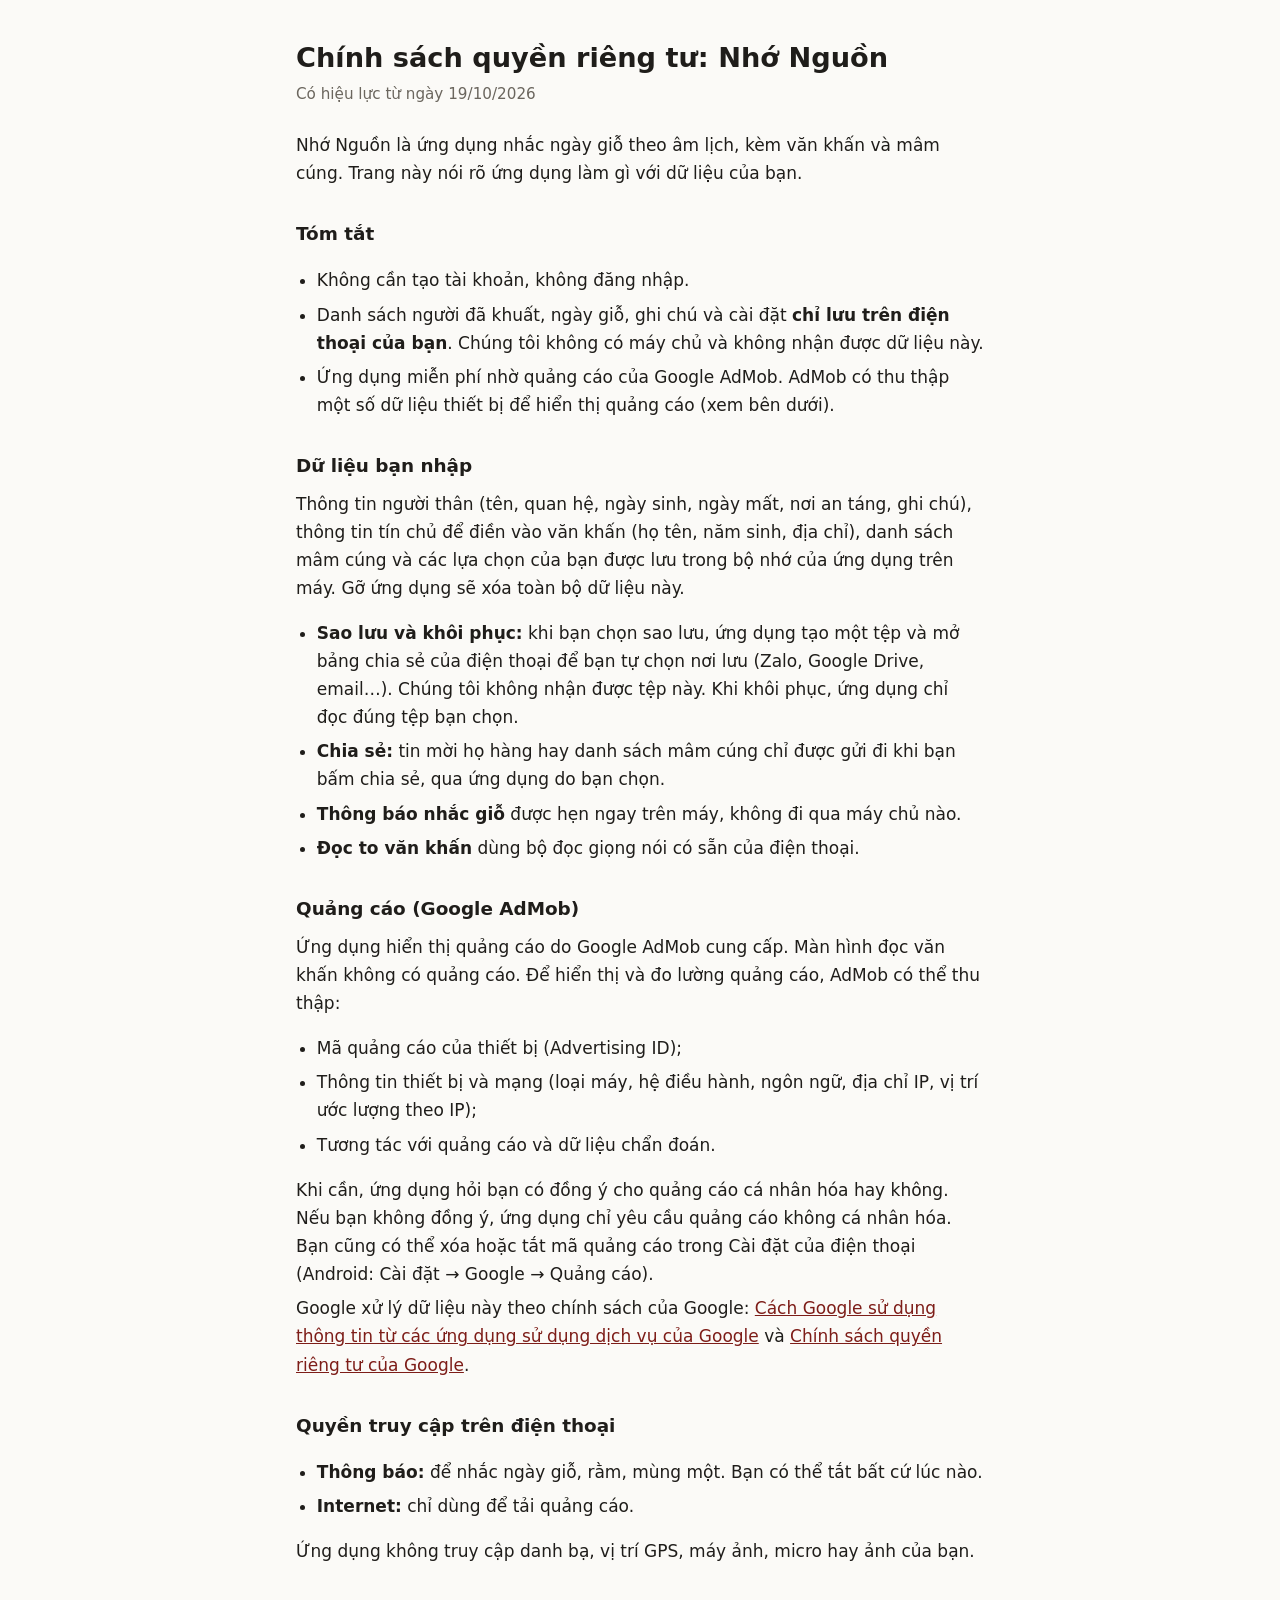
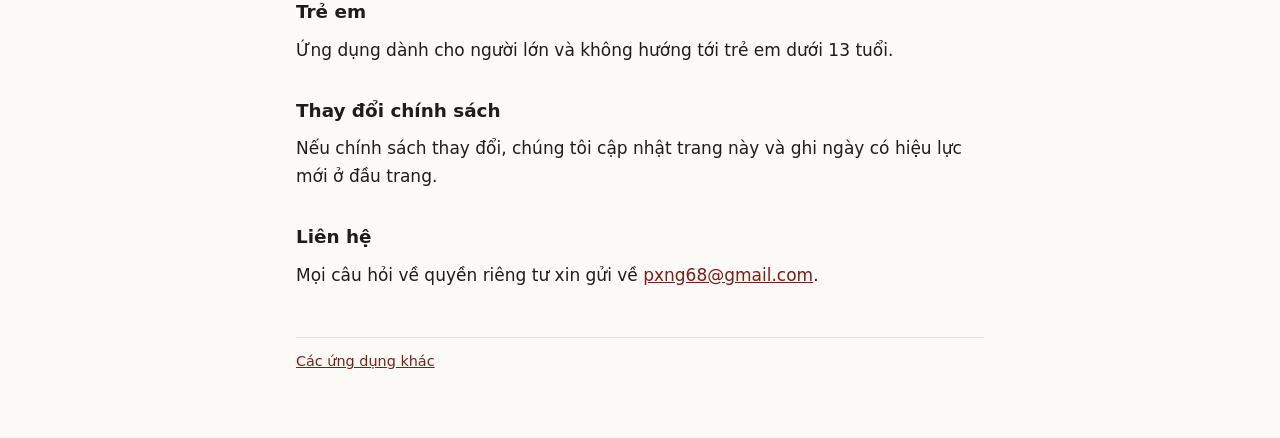
==== nho-nguon/quyen-rieng-tu/index.html @ 887f87c1 "Privacy policies and app-ads.txt for Nhớ Nguồn and Ôn thi A1 Co-Authored-By: Claude Opus 5.5 <norepl" ====
<!doctype html>
<html lang="vi">
<head>
  <meta charset="utf-8">
  <meta name="viewport" content="width=device-width, initial-scale=1">
  <title>Nhớ Nguồn: Chính sách quyền riêng tư</title>
  <link rel="stylesheet" href="/style.css">
</head>
<body>
<main>
  <h1>Chính sách quyền riêng tư: Nhớ Nguồn</h1>
  <p class="meta">Có hiệu lực từ ngày 19/10/2026</p>

  <p>Nhớ Nguồn là ứng dụng nhắc ngày giỗ theo âm lịch, kèm văn khấn và mâm cúng. Trang này nói rõ ứng dụng làm gì với dữ liệu của bạn.</p>

  <h2>Tóm tắt</h2>
  <ul>
    <li>Không cần tạo tài khoản, không đăng nhập.</li>
    <li>Danh sách người đã khuất, ngày giỗ, ghi chú và cài đặt <strong>chỉ lưu trên điện thoại của bạn</strong>. Chúng tôi không có máy chủ và không nhận được dữ liệu này.</li>
    <li>Ứng dụng miễn phí nhờ quảng cáo của Google AdMob. AdMob có thu thập một số dữ liệu thiết bị để hiển thị quảng cáo (xem bên dưới).</li>
  </ul>

  <h2>Dữ liệu bạn nhập</h2>
  <p>Thông tin người thân (tên, quan hệ, ngày sinh, ngày mất, nơi an táng, ghi chú), thông tin tín chủ để điền vào văn khấn (họ tên, năm sinh, địa chỉ), danh sách mâm cúng và các lựa chọn của bạn được lưu trong bộ nhớ của ứng dụng trên máy. Gỡ ứng dụng sẽ xóa toàn bộ dữ liệu này.</p>
  <ul>
    <li><strong>Sao lưu và khôi phục:</strong> khi bạn chọn sao lưu, ứng dụng tạo một tệp và mở bảng chia sẻ của điện thoại để bạn tự chọn nơi lưu (Zalo, Google Drive, email…). Chúng tôi không nhận được tệp này. Khi khôi phục, ứng dụng chỉ đọc đúng tệp bạn chọn.</li>
    <li><strong>Chia sẻ:</strong> tin mời họ hàng hay danh sách mâm cúng chỉ được gửi đi khi bạn bấm chia sẻ, qua ứng dụng do bạn chọn.</li>
    <li><strong>Thông báo nhắc giỗ</strong> được hẹn ngay trên máy, không đi qua máy chủ nào.</li>
    <li><strong>Đọc to văn khấn</strong> dùng bộ đọc giọng nói có sẵn của điện thoại.</li>
  </ul>

  <h2>Quảng cáo (Google AdMob)</h2>
  <p>Ứng dụng hiển thị quảng cáo do Google AdMob cung cấp. Màn hình đọc văn khấn không có quảng cáo. Để hiển thị và đo lường quảng cáo, AdMob có thể thu thập:</p>
  <ul>
    <li>Mã quảng cáo của thiết bị (Advertising ID);</li>
    <li>Thông tin thiết bị và mạng (loại máy, hệ điều hành, ngôn ngữ, địa chỉ IP, vị trí ước lượng theo IP);</li>
    <li>Tương tác với quảng cáo và dữ liệu chẩn đoán.</li>
  </ul>
  <p>Khi cần, ứng dụng hỏi bạn có đồng ý cho quảng cáo cá nhân hóa hay không. Nếu bạn không đồng ý, ứng dụng chỉ yêu cầu quảng cáo không cá nhân hóa. Bạn cũng có thể xóa hoặc tắt mã quảng cáo trong Cài đặt của điện thoại (Android: Cài đặt → Google → Quảng cáo).</p>
  <p>Google xử lý dữ liệu này theo chính sách của Google: <a href="https://policies.google.com/technologies/partner-sites">Cách Google sử dụng thông tin từ các ứng dụng sử dụng dịch vụ của Google</a> và <a href="https://policies.google.com/privacy">Chính sách quyền riêng tư của Google</a>.</p>

  <h2>Quyền truy cập trên điện thoại</h2>
  <ul>
    <li><strong>Thông báo:</strong> để nhắc ngày giỗ, rằm, mùng một. Bạn có thể tắt bất cứ lúc nào.</li>
    <li><strong>Internet:</strong> chỉ dùng để tải quảng cáo.</li>
  </ul>
  <p>Ứng dụng không truy cập danh bạ, vị trí GPS, máy ảnh, micro hay ảnh của bạn.</p>

  <h2>Trẻ em</h2>
  <p>Ứng dụng dành cho người lớn và không hướng tới trẻ em dưới 13 tuổi.</p>

  <h2>Thay đổi chính sách</h2>
  <p>Nếu chính sách thay đổi, chúng tôi cập nhật trang này và ghi ngày có hiệu lực mới ở đầu trang.</p>

  <h2>Liên hệ</h2>
  <p>Mọi câu hỏi về quyền riêng tư xin gửi về <a href="mailto:pxng68@gmail.com">pxng68@gmail.com</a>.</p>

  <footer><a href="/">Các ứng dụng khác</a></footer>
</main>
</body>
</html>
---- style.css ----
:root {
  --bg: #fbfaf7;
  --fg: #1f1d1a;
  --muted: #6b665e;
  --line: #e4e0d8;
  --accent: #7d1d18;
}
@media (prefers-color-scheme: dark) {
  :root {
    --bg: #161514;
    --fg: #ece9e3;
    --muted: #a39d93;
    --line: #34312d;
    --accent: #e08a80;
  }
}
* { box-sizing: border-box; }
body {
  margin: 0;
  background: var(--bg);
  color: var(--fg);
  font: 17px/1.65 system-ui, -apple-system, "Segoe UI", Roboto, sans-serif;
}
main { max-width: 720px; margin: 0 auto; padding: 40px 16px 64px; }
h1 { font-size: 1.7rem; line-height: 1.3; margin: 0 0 4px; }
h2 { font-size: 1.15rem; margin: 2rem 0 0.5rem; }
p, li { margin: 0.4rem 0; }
ul { padding-left: 1.3rem; }
a { color: var(--accent); }
.meta { color: var(--muted); font-size: 0.95rem; margin-bottom: 1.5rem; }
.apps { list-style: none; padding: 0; }
.apps li { border-top: 1px solid var(--line); padding: 14px 0; }
footer { margin-top: 3rem; border-top: 1px solid var(--line); padding-top: 12px; color: var(--muted); font-size: 0.9rem; }
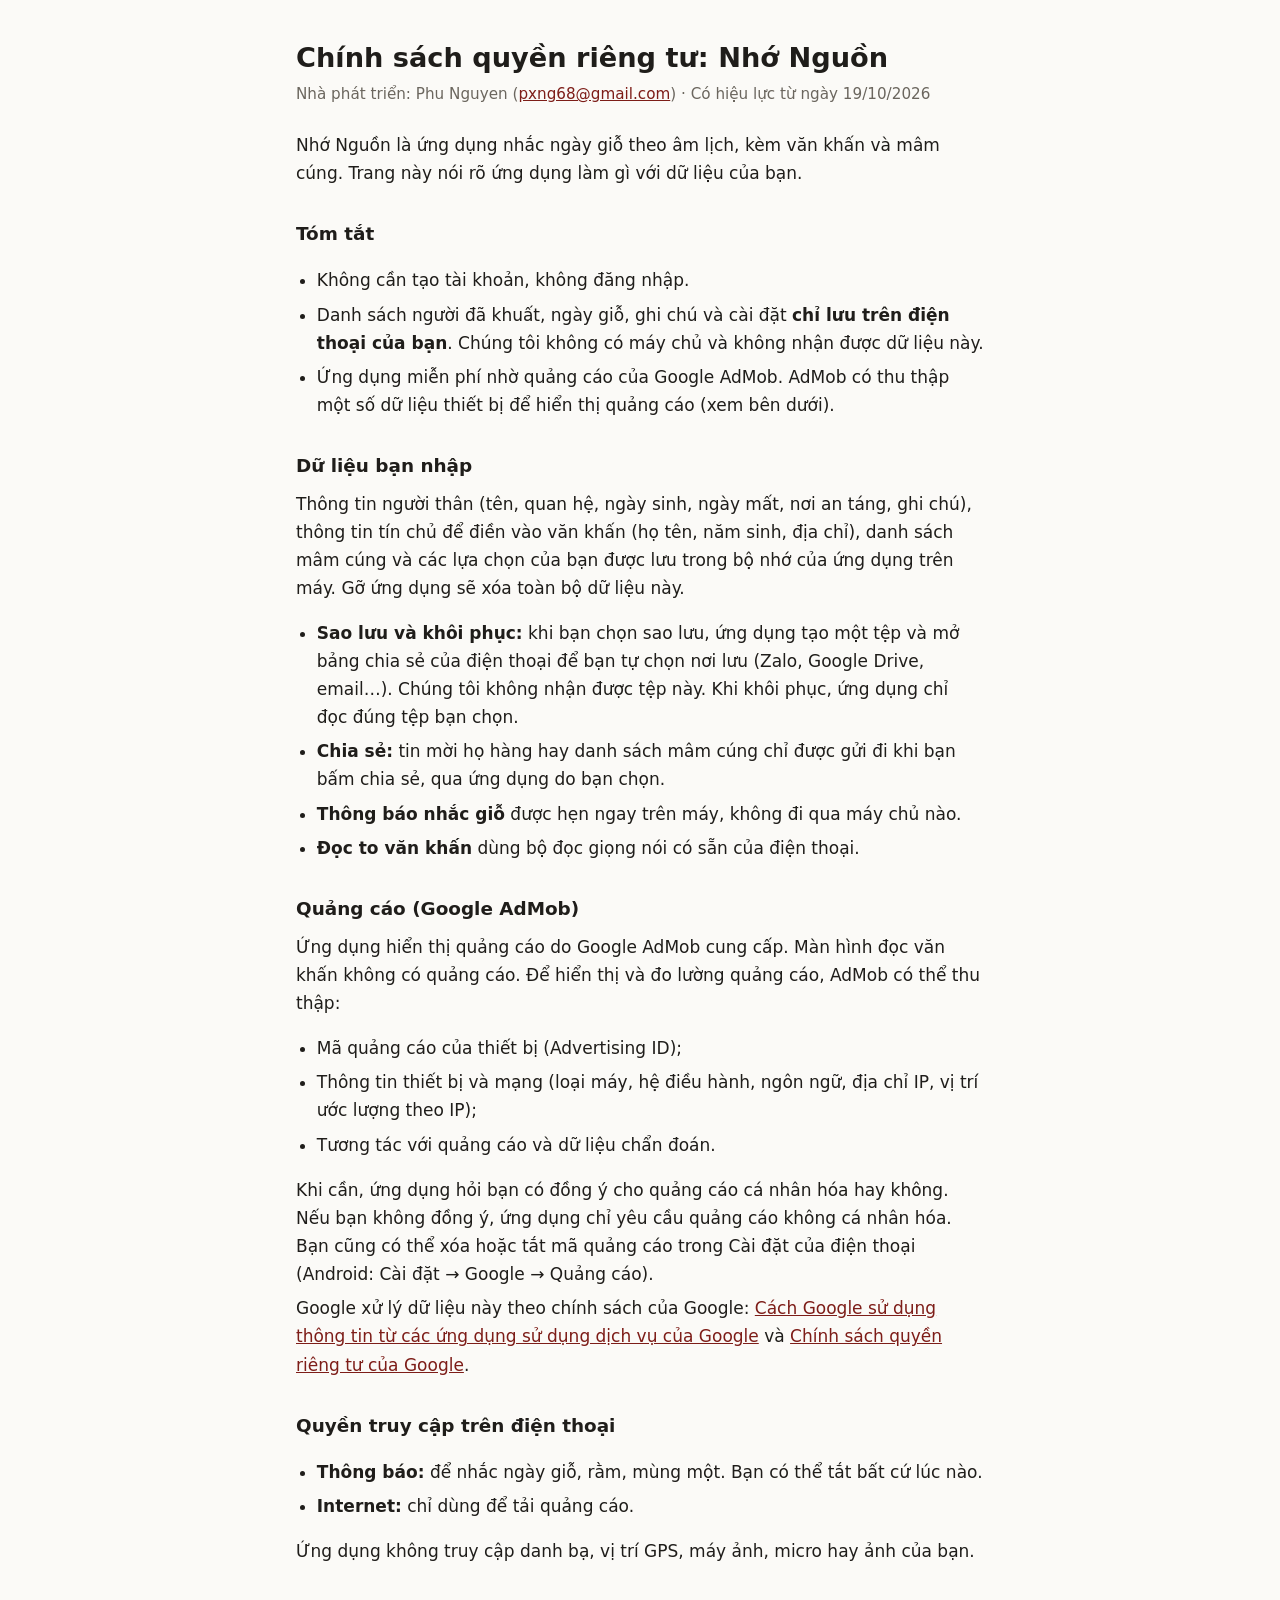
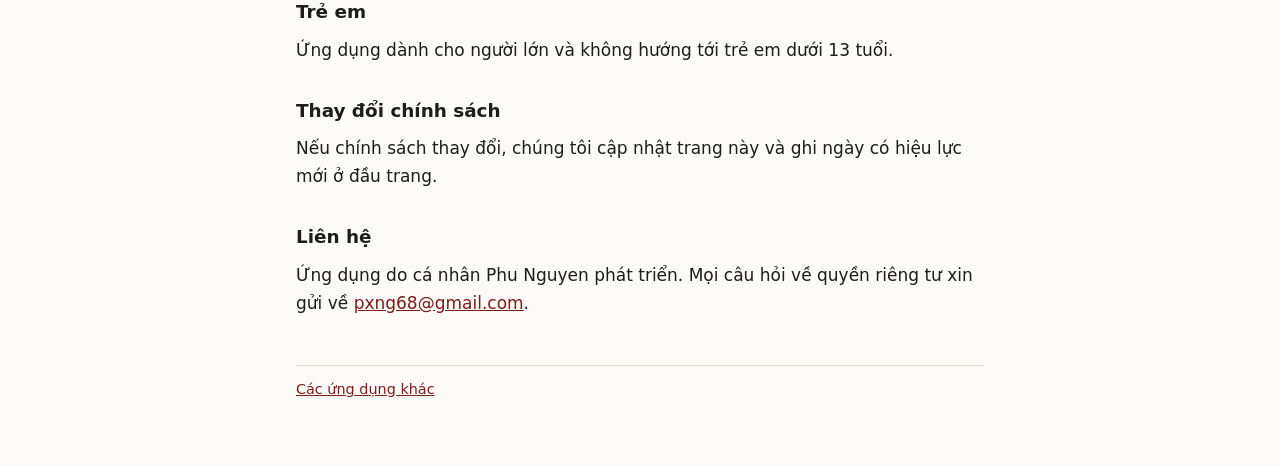
==== commit d5717715: "Name the developer (Phu Nguyen) on policy pages and homepage Co-Authored-By: Claude Opus 5.5 <norepl" ====
--- a/nho-nguon/quyen-rieng-tu/index.html
+++ b/nho-nguon/quyen-rieng-tu/index.html
@@ -9,7 +9,7 @@
 <body>
 <main>
   <h1>Chính sách quyền riêng tư: Nhớ Nguồn</h1>
-  <p class="meta">Có hiệu lực từ ngày 19/10/2026</p>
+  <p class="meta">Nhà phát triển: Phu Nguyen (<a href="mailto:pxng68@gmail.com">pxng68@gmail.com</a>) · Có hiệu lực từ ngày 19/10/2026</p>
 
   <p>Nhớ Nguồn là ứng dụng nhắc ngày giỗ theo âm lịch, kèm văn khấn và mâm cúng. Trang này nói rõ ứng dụng làm gì với dữ liệu của bạn.</p>
 
@@ -53,7 +53,7 @@
   <p>Nếu chính sách thay đổi, chúng tôi cập nhật trang này và ghi ngày có hiệu lực mới ở đầu trang.</p>
 
   <h2>Liên hệ</h2>
-  <p>Mọi câu hỏi về quyền riêng tư xin gửi về <a href="mailto:pxng68@gmail.com">pxng68@gmail.com</a>.</p>
+  <p>Ứng dụng do cá nhân Phu Nguyen phát triển. Mọi câu hỏi về quyền riêng tư xin gửi về <a href="mailto:pxng68@gmail.com">pxng68@gmail.com</a>.</p>
 
   <footer><a href="/">Các ứng dụng khác</a></footer>
 </main>
